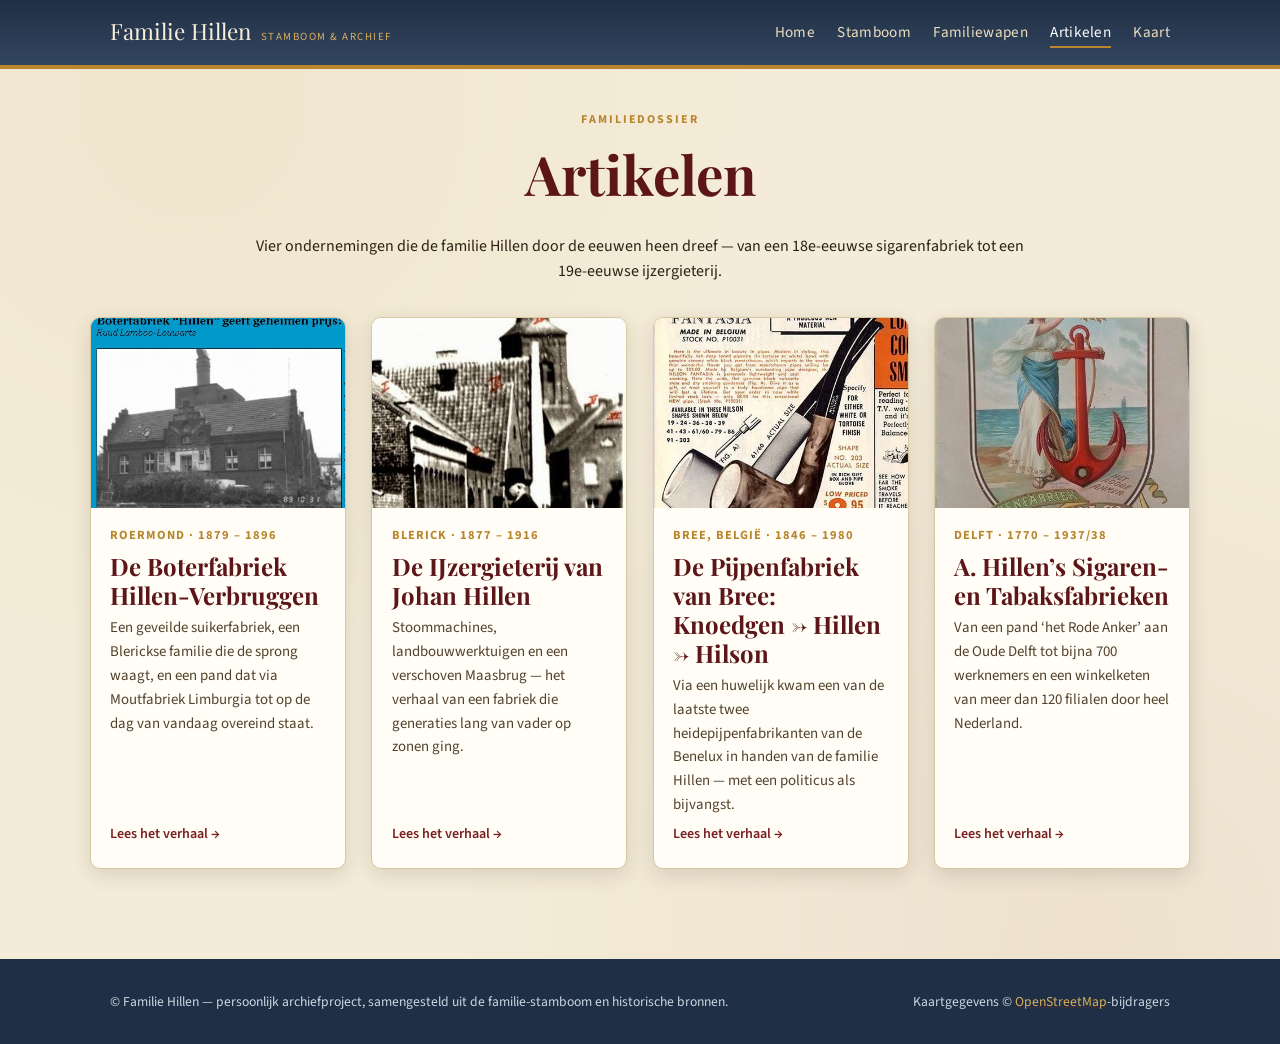
==== artikelen.html @ 1eaeea7c "Bouw statische familiewebsite: stamboom, artikelen, kaart en wapen-placeholder Genereert een interac" ====
<!DOCTYPE html>
<html lang="nl">
<head>
<meta charset="UTF-8">
<meta name="viewport" content="width=device-width, initial-scale=1.0">
<title>Artikelen · Familie Hillen</title>
<meta name="description" content="Vier historische familiebedrijven van de familie Hillen: boterfabriek, ijzergieterij, pijpenfabriek en sigarenfabriek.">
<link rel="preconnect" href="https://fonts.googleapis.com"><link rel="preconnect" href="https://fonts.gstatic.com" crossorigin><link href="https://fonts.googleapis.com/css2?family=Playfair+Display:wght@600;700;800&family=Source+Sans+3:wght@400;600;700&display=swap" rel="stylesheet">
<link rel="stylesheet" href="css/style.css">

</head>
<body>
<header class="site-header">
  <div class="container">
    <a class="brand" href="index.html">Familie Hillen <small>Stamboom &amp; archief</small></a>
    <nav class="main-nav">
      <ul>
        <li><a href="index.html">Home</a></li>
        <li><a href="stamboom.html">Stamboom</a></li>
        <li><a href="wapen.html">Familiewapen</a></li>
        <li><a href="artikelen.html" class="active">Artikelen</a></li>
        <li><a href="kaart.html">Kaart</a></li>
      </ul>
    </nav>
  </div>
</header>
<main>

<section class="section container">
  <div class="section-head">
    <p class="kicker">Familiedossier</p>
    <h1>Artikelen</h1>
    <p class="narrow" style="margin:0 auto;">Vier ondernemingen die de familie Hillen door de eeuwen heen
    dreef — van een 18e-eeuwse sigarenfabriek tot een 19e-eeuwse ijzergieterij.</p>
  </div>
  <div class="card-grid">
    
    <a class="article-card" href="artikelen/boterfabriek-roermond.html">
      <div class="thumb"><img src="assets/images/artikelen/boterfabriek_roermond/boterfabriek_roermond_p1_1.jpg" alt="De Boterfabriek Hillen-Verbruggen" loading="lazy"></div>
      <div class="body">
        <span class="era">Roermond · 1879 – 1896</span>
        <h3>De Boterfabriek Hillen-Verbruggen</h3>
        <p>Een geveilde suikerfabriek, een Blerickse familie die de sprong waagt, en een pand dat via Moutfabriek Limburgia tot op de dag van vandaag overeind staat.</p>
        <span class="go">Lees het verhaal &rarr;</span>
      </div>
    </a>
    <a class="article-card" href="artikelen/ijzergieterij-blerick.html">
      <div class="thumb"><img src="assets/images/artikelen/ijzergieterij_blerick/ijzergieterij_hillen_1_p1_1.jpg" alt="De IJzergieterij van Johan Hillen" loading="lazy"></div>
      <div class="body">
        <span class="era">Blerick · 1877 – 1916</span>
        <h3>De IJzergieterij van Johan Hillen</h3>
        <p>Stoommachines, landbouwwerktuigen en een verschoven Maasbrug — het verhaal van een fabriek die generaties lang van vader op zonen ging.</p>
        <span class="go">Lees het verhaal &rarr;</span>
      </div>
    </a>
    <a class="article-card" href="artikelen/pijpenfabriek-bree.html">
      <div class="thumb"><img src="assets/images/artikelen/pijpenfabriek_bree/pijpenfabriek_bree_2_p2_1.jpg" alt="De Pijpenfabriek van Bree: Knoedgen → Hillen → Hilson" loading="lazy"></div>
      <div class="body">
        <span class="era">Bree, België · 1846 – 1980</span>
        <h3>De Pijpenfabriek van Bree: Knoedgen → Hillen → Hilson</h3>
        <p>Via een huwelijk kwam een van de laatste twee heidepijpenfabrikanten van de Benelux in handen van de familie Hillen — met een politicus als bijvangst.</p>
        <span class="go">Lees het verhaal &rarr;</span>
      </div>
    </a>
    <a class="article-card" href="artikelen/sigarenfabriek-delft.html">
      <div class="thumb"><img src="assets/images/artikelen/sigarenfabriek_delft/sigarenfabriek_delft_p1_1.jpg" alt="A. Hillen’s Sigaren- en Tabaksfabrieken" loading="lazy"></div>
      <div class="body">
        <span class="era">Delft · 1770 – 1937/38</span>
        <h3>A. Hillen’s Sigaren- en Tabaksfabrieken</h3>
        <p>Van een pand ‘het Rode Anker’ aan de Oude Delft tot bijna 700 werknemers en een winkelketen van meer dan 120 filialen door heel Nederland.</p>
        <span class="go">Lees het verhaal &rarr;</span>
      </div>
    </a>
  </div>
</section>

</main>
<footer class="site-footer">
  <div class="container">
    <span>&copy; Familie Hillen — persoonlijk archiefproject, samengesteld uit de familie-stamboom en historische bronnen.</span>
    <span>Kaartgegevens &copy; <a href="https://www.openstreetmap.org/copyright" target="_blank" rel="noopener">OpenStreetMap</a>-bijdragers</span>
  </div>
</footer>

</body>
</html>
---- css/style.css ----
/* Familie Hillen — gedeelde stijl. Warme, "historisch archief"-uitstraling. */

:root {
  --parchment: #f4ecd8;
  --parchment-dark: #e9dfc4;
  --ink: #2b2115;
  --ink-soft: #52412c;
  --red: #7a1f22;
  --red-dark: #5c1618;
  --gold: #b8862f;
  --gold-light: #d9ae5c;
  --navy: #1f2f45;
  --navy-light: #33465f;
  --card-bg: #fffdf6;
  --border: #d8c7a0;
  --shadow: 0 6px 20px rgba(43, 33, 21, 0.14);
  --radius: 10px;
  --serif: "Playfair Display", Georgia, "Times New Roman", serif;
  --sans: "Source Sans 3", "Segoe UI", Arial, sans-serif;
}

* { box-sizing: border-box; }

html { scroll-behavior: smooth; }

body {
  margin: 0;
  background-color: var(--parchment);
  background-image:
    radial-gradient(circle at 15% 10%, rgba(184, 134, 47, 0.06), transparent 40%),
    radial-gradient(circle at 85% 90%, rgba(122, 31, 34, 0.05), transparent 45%);
  color: var(--ink);
  font-family: var(--sans);
  line-height: 1.6;
  -webkit-font-smoothing: antialiased;
}

h1, h2, h3, h4, .display {
  font-family: var(--serif);
  color: var(--red-dark);
  line-height: 1.2;
  margin: 0 0 0.5em;
}

h1 { font-size: clamp(2rem, 4vw + 1rem, 3.4rem); }
h2 { font-size: clamp(1.5rem, 2vw + 1rem, 2.2rem); }
h3 { font-size: clamp(1.15rem, 1vw + 1rem, 1.5rem); }

a { color: var(--red); text-decoration-color: rgba(122, 31, 34, 0.35); }
a:hover { color: var(--red-dark); }

p { margin: 0 0 1em; }

img { max-width: 100%; display: block; }

.container {
  max-width: 1100px;
  margin: 0 auto;
  padding: 0 1.25rem;
}

.narrow { max-width: 780px; }

/* Header / nav */
header.site-header {
  background: linear-gradient(180deg, var(--navy) 0%, var(--navy-light) 100%);
  color: #f4ecd8;
  border-bottom: 4px solid var(--gold);
}

.site-header .container {
  display: flex;
  align-items: center;
  justify-content: space-between;
  flex-wrap: wrap;
  gap: 0.75rem;
  padding-top: 0.9rem;
  padding-bottom: 0.9rem;
}

.brand {
  display: flex;
  align-items: baseline;
  gap: 0.6rem;
  font-family: var(--serif);
  font-size: 1.4rem;
  color: #f7efd9;
  text-decoration: none;
}

.brand small {
  font-family: var(--sans);
  font-size: 0.68rem;
  letter-spacing: 0.14em;
  text-transform: uppercase;
  color: var(--gold-light);
}

nav.main-nav ul {
  list-style: none;
  display: flex;
  gap: 1.4rem;
  margin: 0;
  padding: 0;
  flex-wrap: wrap;
}

nav.main-nav a {
  color: #ecdfc0;
  text-decoration: none;
  font-size: 0.95rem;
  letter-spacing: 0.02em;
  padding-bottom: 3px;
  border-bottom: 2px solid transparent;
}

nav.main-nav a:hover,
nav.main-nav a.active {
  color: #fff;
  border-bottom-color: var(--gold);
}

.nav-toggle { display: none; }

/* Hero */
.hero {
  padding: 3.4rem 0 3rem;
  text-align: center;
  border-bottom: 1px solid var(--border);
}

.hero .kicker {
  font-family: var(--sans);
  text-transform: uppercase;
  letter-spacing: 0.2em;
  font-size: 0.78rem;
  color: var(--gold);
  font-weight: 600;
}

.hero p.lede {
  max-width: 620px;
  margin: 0.9rem auto 0;
  font-size: 1.1rem;
  color: var(--ink-soft);
}

.hero-crest {
  width: 78px;
  height: 96px;
  margin: 0 auto 1.1rem;
}

/* Section teasers on the homepage */
.teaser-grid {
  display: grid;
  grid-template-columns: repeat(auto-fit, minmax(220px, 1fr));
  gap: 1.4rem;
  margin: 2.4rem 0;
}

.teaser-card {
  background: var(--card-bg);
  border: 1px solid var(--border);
  border-radius: var(--radius);
  box-shadow: var(--shadow);
  padding: 1.6rem 1.4rem;
  text-decoration: none;
  color: var(--ink);
  display: flex;
  flex-direction: column;
  gap: 0.5rem;
  transition: transform 0.15s ease, box-shadow 0.15s ease;
}

.teaser-card:hover {
  transform: translateY(-3px);
  box-shadow: 0 10px 26px rgba(43, 33, 21, 0.2);
}

.teaser-card .icon { font-size: 1.8rem; }
.teaser-card h3 { margin-bottom: 0.2rem; }
.teaser-card p { color: var(--ink-soft); font-size: 0.95rem; margin: 0; }
.teaser-card .go { margin-top: auto; color: var(--red); font-weight: 600; font-size: 0.9rem; }

/* Generic content sections */
.section { padding: 2.6rem 0; }
.section.alt { background: var(--parchment-dark); }
.section-head { text-align: center; margin-bottom: 2rem; }
.section-head .kicker {
  text-transform: uppercase;
  letter-spacing: 0.16em;
  font-size: 0.75rem;
  color: var(--gold);
  font-weight: 700;
}

/* Cards used on the articles overview */
.card-grid {
  display: grid;
  grid-template-columns: repeat(auto-fit, minmax(250px, 1fr));
  gap: 1.6rem;
}

.article-card {
  background: var(--card-bg);
  border: 1px solid var(--border);
  border-radius: var(--radius);
  overflow: hidden;
  box-shadow: var(--shadow);
  text-decoration: none;
  color: var(--ink);
  display: flex;
  flex-direction: column;
}

.article-card .thumb {
  aspect-ratio: 4 / 3;
  overflow: hidden;
  background: var(--parchment-dark);
}

.article-card .thumb img { width: 100%; height: 100%; object-fit: cover; }

.article-card .body { padding: 1.1rem 1.2rem 1.4rem; display: flex; flex-direction: column; gap: 0.4rem; flex: 1; }
.article-card .era { font-size: 0.78rem; text-transform: uppercase; letter-spacing: 0.08em; color: var(--gold); font-weight: 700; }
.article-card h3 { margin: 0; }
.article-card p { color: var(--ink-soft); font-size: 0.93rem; margin: 0; }
.article-card .go { margin-top: auto; color: var(--red); font-weight: 600; font-size: 0.88rem; }

/* Article detail page */
.article-hero {
  position: relative;
  border-bottom: 4px solid var(--gold);
}
.article-hero img { width: 100%; max-height: 420px; object-fit: cover; }
.article-hero .caption {
  font-size: 0.8rem;
  color: var(--ink-soft);
  background: var(--parchment-dark);
  padding: 0.5rem 1rem;
  border-top: 1px solid var(--border);
}

.article-head { padding: 2rem 0 0.4rem; text-align: center; }
.article-head .era { color: var(--gold); text-transform: uppercase; letter-spacing: 0.14em; font-size: 0.78rem; font-weight: 700; }
.article-head h1 { margin: 0.4rem 0 0.3rem; }
.article-head .sub { color: var(--ink-soft); font-size: 1.05rem; }

.article-layout {
  display: grid;
  grid-template-columns: 240px 1fr;
  gap: 2.4rem;
  align-items: start;
  padding: 1.6rem 0 3rem;
}

@media (max-width: 780px) {
  .article-layout { grid-template-columns: 1fr; }
}

.facts-box {
  background: var(--card-bg);
  border: 1px solid var(--border);
  border-left: 5px solid var(--red);
  border-radius: var(--radius);
  padding: 1.2rem 1.3rem;
  position: sticky;
  top: 1rem;
  box-shadow: var(--shadow);
}
.facts-box dt {
  font-size: 0.72rem;
  text-transform: uppercase;
  letter-spacing: 0.1em;
  color: var(--gold);
  font-weight: 700;
  margin-top: 0.9rem;
}
.facts-box dt:first-child { margin-top: 0; }
.facts-box dd { margin: 0.2rem 0 0; font-size: 0.92rem; color: var(--ink); }

.article-body h2 {
  margin-top: 2.1rem;
  border-bottom: 1px solid var(--border);
  padding-bottom: 0.35rem;
}
.article-body figure { margin: 1.6rem 0; }
.article-body figure img { border: 1px solid var(--border); border-radius: 6px; box-shadow: var(--shadow); }
.article-body figcaption { font-size: 0.83rem; color: var(--ink-soft); margin-top: 0.4rem; font-style: italic; }

.sources {
  margin-top: 2.4rem;
  padding-top: 1.2rem;
  border-top: 1px solid var(--border);
  font-size: 0.82rem;
  color: var(--ink-soft);
}
.sources h4 { font-family: var(--sans); font-size: 0.78rem; text-transform: uppercase; letter-spacing: 0.1em; color: var(--gold); margin-bottom: 0.5rem; }
.sources ul { padding-left: 1.1rem; margin: 0; }
.sources li { margin-bottom: 0.25rem; }

/* Stamboom page */
#tree-wrap {
  border: 1px solid var(--border);
  border-radius: var(--radius);
  background: var(--card-bg);
  box-shadow: var(--shadow);
  overflow: hidden;
  position: relative;
}
#tree-svg { width: 100%; height: 70vh; min-height: 480px; display: block; cursor: grab; }
#tree-svg:active { cursor: grabbing; }

.tree-toolbar {
  display: flex;
  gap: 0.8rem;
  flex-wrap: wrap;
  align-items: center;
  margin-bottom: 1rem;
}

.tree-toolbar input[type="search"] {
  flex: 1;
  min-width: 200px;
  padding: 0.55rem 0.8rem;
  border: 1px solid var(--border);
  border-radius: 6px;
  font-size: 0.95rem;
  background: var(--card-bg);
}

.tree-toolbar button, .btn {
  padding: 0.55rem 1rem;
  border: 1px solid var(--red);
  background: var(--red);
  color: #fff;
  border-radius: 6px;
  cursor: pointer;
  font-size: 0.9rem;
}
.tree-toolbar button.secondary, .btn.secondary {
  background: transparent;
  color: var(--red);
}

#search-results {
  position: absolute;
  z-index: 5;
  background: var(--card-bg);
  border: 1px solid var(--border);
  border-radius: 6px;
  box-shadow: var(--shadow);
  max-height: 240px;
  overflow-y: auto;
  width: min(360px, 90vw);
  display: none;
}
#search-results div {
  padding: 0.5rem 0.8rem;
  cursor: pointer;
  font-size: 0.9rem;
  border-bottom: 1px solid var(--parchment-dark);
}
#search-results div:hover { background: var(--parchment-dark); }

.tree-node circle {
  fill: var(--card-bg);
  stroke: var(--red);
  stroke-width: 2px;
}
.tree-node.has-children circle { fill: var(--gold-light); }
.tree-node text {
  font-family: var(--sans);
  font-size: 12px;
  fill: var(--ink);
}
.tree-link {
  fill: none;
  stroke: var(--border);
  stroke-width: 1.6px;
}

#detail-panel {
  margin-top: 1.4rem;
  background: var(--card-bg);
  border: 1px solid var(--border);
  border-left: 5px solid var(--gold);
  border-radius: var(--radius);
  padding: 1.2rem 1.4rem;
  box-shadow: var(--shadow);
  display: none;
}
#detail-panel.active { display: block; }
#detail-panel h3 { margin-bottom: 0.2rem; }
#detail-panel .years { color: var(--gold); font-weight: 600; margin-bottom: 0.5rem; }
#detail-panel .occ { font-style: italic; color: var(--ink-soft); margin-bottom: 0.6rem; }

.view-toggle { display: flex; gap: 0.5rem; margin-bottom: 1.2rem; }
.view-toggle button {
  padding: 0.45rem 0.9rem;
  border: 1px solid var(--border);
  background: var(--card-bg);
  border-radius: 6px;
  cursor: pointer;
  font-size: 0.88rem;
}
.view-toggle button.active { background: var(--navy); color: #fff; border-color: var(--navy); }

#list-view { display: none; }
#list-view.active { display: block; }
#tree-view.hidden { display: none; }

.alpha-list { columns: 3; column-gap: 2rem; }
@media (max-width: 700px) { .alpha-list { columns: 1; } }
.alpha-list .letter-group { break-inside: avoid; margin-bottom: 1.2rem; }
.alpha-list h4 { color: var(--gold); border-bottom: 1px solid var(--border); font-family: var(--sans); font-size: 0.9rem; text-transform: uppercase; letter-spacing: 0.08em; }
.alpha-list ul { list-style: none; padding: 0; margin: 0; }
.alpha-list li { padding: 0.15rem 0; font-size: 0.92rem; cursor: pointer; }
.alpha-list li:hover { color: var(--red); }
.alpha-list li .yrs { color: var(--ink-soft); font-size: 0.82rem; }

/* Familiewapen */
.wapen-shell { display: flex; flex-direction: column; align-items: center; gap: 1.6rem; text-align: center; }
.shield-placeholder { width: 220px; }
.howto-box {
  background: var(--card-bg);
  border: 1px dashed var(--gold);
  border-radius: var(--radius);
  padding: 1.4rem 1.6rem;
  text-align: left;
  max-width: 560px;
}
.howto-box h3 { margin-top: 0; }
.howto-box code { background: var(--parchment-dark); padding: 0.1rem 0.4rem; border-radius: 4px; font-size: 0.85rem; }

/* Kaart */
#map { height: 68vh; min-height: 480px; border-radius: var(--radius); border: 1px solid var(--border); box-shadow: var(--shadow); }
.leaflet-popup-content h4 { margin: 0 0 0.3rem; font-family: var(--serif); color: var(--red-dark); }
.leaflet-popup-content ul { margin: 0.3rem 0 0; padding-left: 1.1rem; font-size: 0.86rem; }
.map-legend { font-size: 0.85rem; color: var(--ink-soft); margin-top: 0.8rem; }

/* Footer */
footer.site-footer {
  background: var(--navy);
  color: #cdd6e1;
  padding: 2rem 0;
  margin-top: 3rem;
  font-size: 0.85rem;
}
footer.site-footer a { color: var(--gold-light); }
footer.site-footer .container { display: flex; justify-content: space-between; flex-wrap: wrap; gap: 0.8rem; }

@media (max-width: 640px) {
  nav.main-nav ul { gap: 0.9rem; justify-content: center; width: 100%; }
  .site-header .container { flex-direction: column; align-items: flex-start; }
}
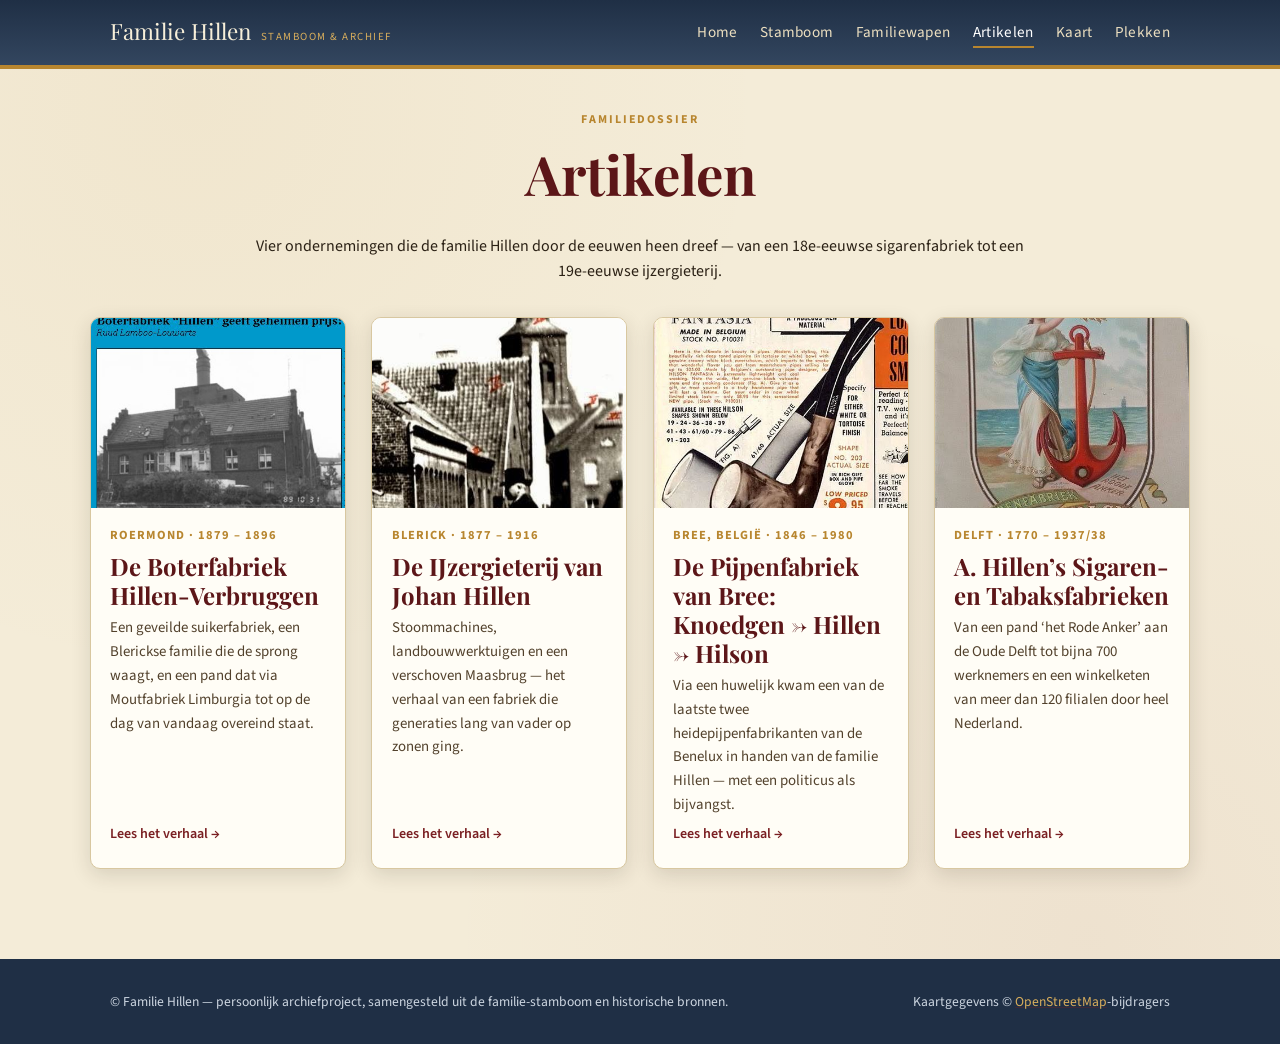
==== commit e737f992: "Nieuwe pagina 'Plekken' met kastelen, en Johanna Hillen/Merwijck bevestigd Nieuw tabblad 'Plekken' (" ====
--- a/artikelen.html
+++ b/artikelen.html
@@ -13,13 +13,17 @@
 <header class="site-header">
   <div class="container">
     <a class="brand" href="index.html">Familie Hillen <small>Stamboom &amp; archief</small></a>
-    <nav class="main-nav">
+    <button class="nav-toggle" id="nav-toggle" type="button" aria-label="Menu">
+      <span></span><span></span><span></span>
+    </button>
+    <nav class="main-nav" id="main-nav">
       <ul>
         <li><a href="index.html">Home</a></li>
         <li><a href="stamboom.html">Stamboom</a></li>
         <li><a href="wapen.html">Familiewapen</a></li>
         <li><a href="artikelen.html" class="active">Artikelen</a></li>
         <li><a href="kaart.html">Kaart</a></li>
+        <li><a href="plekken.html">Plekken</a></li>
       </ul>
     </nav>
   </div>
@@ -81,6 +85,11 @@
     <span>Kaartgegevens &copy; <a href="https://www.openstreetmap.org/copyright" target="_blank" rel="noopener">OpenStreetMap</a>-bijdragers</span>
   </div>
 </footer>
-
+<script>
+document.getElementById('nav-toggle').addEventListener('click', function() {
+  this.classList.toggle('open');
+  document.getElementById('main-nav').classList.toggle('open');
+});
+</script>
 </body>
 </html>
--- a/css/style.css
+++ b/css/style.css
@@ -232,8 +232,11 @@
 .article-hero {
   position: relative;
   border-bottom: 4px solid var(--gold);
-}
-.article-hero img { width: 100%; max-height: 420px; object-fit: cover; }
+  background: var(--parchment-dark);
+  display: flex;
+  justify-content: center;
+}
+.article-hero img { width: auto; height: auto; max-width: 100%; max-height: 420px; object-fit: contain; }
 .article-hero .caption {
   font-size: 0.8rem;
   color: var(--ink-soft);
@@ -309,7 +312,7 @@
   overflow: hidden;
   position: relative;
 }
-#tree-svg { width: 100%; height: 70vh; min-height: 480px; display: block; cursor: grab; }
+#tree-svg { width: 100%; height: 75vh; min-height: 520px; display: block; cursor: grab; }
 #tree-svg:active { cursor: grabbing; }
 
 .tree-toolbar {
@@ -320,9 +323,14 @@
   margin-bottom: 1rem;
 }
 
-.tree-toolbar input[type="search"] {
+.search-box {
+  position: relative;
   flex: 1;
-  min-width: 200px;
+  min-width: 240px;
+}
+
+.search-box input[type="search"] {
+  width: 100%;
   padding: 0.55rem 0.8rem;
   border: 1px solid var(--border);
   border-radius: 6px;
@@ -343,17 +351,29 @@
   background: transparent;
   color: var(--red);
 }
+.tree-toolbar button.secondary.active {
+  background: var(--navy);
+  border-color: var(--navy);
+  color: #fff;
+}
+#my-line-btn {
+  background: var(--gold);
+  border-color: var(--gold);
+  color: #fff;
+}
 
 #search-results {
   position: absolute;
-  z-index: 5;
+  top: calc(100% + 4px);
+  left: 0;
+  width: 100%;
+  z-index: 50;
   background: var(--card-bg);
   border: 1px solid var(--border);
   border-radius: 6px;
-  box-shadow: var(--shadow);
-  max-height: 240px;
+  box-shadow: 0 8px 24px rgba(43, 33, 21, 0.2);
+  max-height: 280px;
   overflow-y: auto;
-  width: min(360px, 90vw);
   display: none;
 }
 #search-results div {
@@ -363,38 +383,279 @@
   border-bottom: 1px solid var(--parchment-dark);
 }
 #search-results div:hover { background: var(--parchment-dark); }
-
+#search-results .search-years {
+  color: var(--ink-soft);
+  font-size: 0.82rem;
+}
+#search-results .search-hint {
+  display: block;
+  font-size: 0.78rem;
+  color: var(--gold);
+  margin-top: 0.15rem;
+  line-height: 1.3;
+  white-space: nowrap;
+  overflow: hidden;
+  text-overflow: ellipsis;
+}
+
+/* Vertical tree — nodes */
 .tree-node circle {
   fill: var(--card-bg);
   stroke: var(--red);
-  stroke-width: 2px;
-}
-.tree-node.has-children circle { fill: var(--gold-light); }
-.tree-node text {
+  stroke-width: 2.5px;
+  cursor: pointer;
+  transition: fill 0.15s;
+}
+.tree-node.has-children circle {
+  fill: var(--gold-light);
+}
+.tree-node circle:hover {
+  fill: var(--red);
+  stroke: var(--red-dark);
+}
+.tree-node .node-name {
   font-family: var(--sans);
   font-size: 12px;
+  font-weight: 600;
   fill: var(--ink);
-}
+  cursor: pointer;
+  transition: fill 0.12s;
+}
+.tree-node .node-name:hover {
+  fill: var(--red);
+  text-decoration: underline;
+}
+.tree-node .node-years {
+  font-family: var(--sans);
+  font-size: 10px;
+  fill: var(--ink-soft);
+}
+.tree-node .node-toggle {
+  font-family: var(--sans);
+  font-size: 11px;
+  font-weight: 700;
+  fill: #fff;
+  cursor: pointer;
+  pointer-events: all;
+}
+
+/* Vertical tree — links (step connectors) */
 .tree-link {
   fill: none;
   stroke: var(--border);
-  stroke-width: 1.6px;
-}
-
+  stroke-width: 2.2px;
+}
+
+/* "Mijn tak" — Thijn's own direct line, root to self. Bold and unmistakable against the thin gray tree links. */
+.tree-node.my-line circle {
+  r: 9;
+  fill: var(--gold-light);
+  stroke: var(--gold);
+  stroke-width: 5px;
+}
+.tree-node.my-line .node-name {
+  fill: #8a5a00;
+  font-weight: 700;
+  font-size: 13px;
+}
+.tree-link.my-line {
+  stroke: var(--gold);
+  stroke-width: 6px;
+  stroke-linecap: round;
+}
+
+/* Highlighted node */
+.tree-node.highlighted circle {
+  stroke: var(--gold) !important;
+  stroke-width: 4px !important;
+  fill: var(--red) !important;
+  filter: drop-shadow(0 0 10px rgba(184, 134, 47, 0.9));
+  animation: pulse-node 1.5s ease-in-out infinite alternate;
+}
+@keyframes pulse-node {
+  0% { transform: scale(1); filter: drop-shadow(0 0 4px rgba(184, 134, 47, 0.7)); }
+  100% { transform: scale(1.35); filter: drop-shadow(0 0 14px rgba(184, 134, 47, 1)); }
+}
+.tree-node.highlighted .node-name {
+  font-weight: 800;
+  fill: var(--red-dark);
+}
+
+.search-spouse {
+  color: var(--gold);
+  font-size: 0.8rem;
+  font-style: italic;
+}
+
+.detail-banner {
+  padding: 0.75rem 0.9rem;
+  margin-bottom: 1rem;
+  border-radius: 6px;
+  font-size: 0.85rem;
+  line-height: 1.4;
+}
+.detail-banner.partner {
+  background: #fff8eb;
+  border: 1px solid var(--gold);
+  border-left: 4px solid var(--gold);
+  color: var(--ink);
+}
+.detail-banner.unlinked {
+  background: #fdf5f5;
+  border: 1px solid #d88;
+  border-left: 4px solid var(--red);
+  color: var(--ink);
+}
+.detail-link, .detail-child-link {
+  color: var(--red);
+  font-weight: 600;
+  cursor: pointer;
+  text-decoration: underline;
+  text-decoration-color: rgba(122, 31, 34, 0.3);
+}
+.detail-link:hover, .detail-child-link:hover {
+  color: var(--red-dark);
+}
+.btn-suggest {
+  display: inline-block;
+  margin-top: 0.5rem;
+  padding: 0.35rem 0.75rem;
+  background: var(--red);
+  color: #fff;
+  border: none;
+  border-radius: 4px;
+  font-size: 0.82rem;
+  cursor: pointer;
+  transition: background 0.15s;
+}
+.btn-suggest:hover {
+  background: var(--red-dark);
+}
+
+/* Slide-in detail panel */
 #detail-panel {
-  margin-top: 1.4rem;
-  background: var(--card-bg);
-  border: 1px solid var(--border);
+  position: fixed;
+  top: 0;
+  right: -420px;
+  width: 400px;
+  max-width: 90vw;
+  height: 100vh;
+  background: var(--card-bg);
   border-left: 5px solid var(--gold);
-  border-radius: var(--radius);
-  padding: 1.2rem 1.4rem;
-  box-shadow: var(--shadow);
-  display: none;
-}
-#detail-panel.active { display: block; }
-#detail-panel h3 { margin-bottom: 0.2rem; }
-#detail-panel .years { color: var(--gold); font-weight: 600; margin-bottom: 0.5rem; }
-#detail-panel .occ { font-style: italic; color: var(--ink-soft); margin-bottom: 0.6rem; }
+  box-shadow: -4px 0 24px rgba(43, 33, 21, 0.18);
+  z-index: 100;
+  overflow-y: auto;
+  padding: 0;
+  transition: right 0.35s cubic-bezier(0.4, 0, 0.2, 1);
+  display: block;
+}
+#detail-panel.active {
+  right: 0;
+}
+
+.detail-close {
+  position: absolute;
+  top: 1rem;
+  right: 1rem;
+  background: none;
+  border: none;
+  font-size: 1.6rem;
+  cursor: pointer;
+  color: var(--ink-soft);
+  line-height: 1;
+  z-index: 2;
+  padding: 0.2rem 0.5rem;
+  border-radius: 4px;
+}
+.detail-close:hover {
+  background: var(--parchment-dark);
+  color: var(--red);
+}
+
+.detail-header {
+  padding: 2rem 1.6rem 1.2rem;
+  border-bottom: 1px solid var(--border);
+  background: linear-gradient(180deg, var(--parchment-dark) 0%, var(--card-bg) 100%);
+}
+.detail-header.male {
+  border-top: 4px solid #3b6ea5;
+}
+.detail-header.female {
+  border-top: 4px solid #a53b6e;
+}
+.detail-sex {
+  font-size: 1.4rem;
+  display: block;
+  margin-bottom: 0.3rem;
+}
+.detail-header h3 {
+  font-family: var(--serif);
+  font-size: 1.4rem;
+  color: var(--red-dark);
+  margin: 0 0 0.2rem;
+}
+.detail-years {
+  color: var(--gold);
+  font-weight: 700;
+  font-size: 1rem;
+}
+
+.detail-body {
+  padding: 1.2rem 1.6rem 2rem;
+}
+
+.detail-field {
+  margin-bottom: 0.9rem;
+}
+.detail-label {
+  display: block;
+  font-size: 0.72rem;
+  text-transform: uppercase;
+  letter-spacing: 0.1em;
+  color: var(--gold);
+  font-weight: 700;
+  margin-bottom: 0.15rem;
+}
+.detail-field span:last-child {
+  font-size: 0.95rem;
+  color: var(--ink);
+}
+
+.detail-child-link {
+  color: var(--red);
+  cursor: pointer;
+  text-decoration: underline;
+  text-decoration-color: rgba(122, 31, 34, 0.3);
+}
+.detail-child-link:hover {
+  color: var(--red-dark);
+}
+
+.detail-note {
+  margin-top: 1rem;
+  padding: 0.8rem 1rem;
+  background: var(--parchment);
+  border-radius: 6px;
+  font-size: 0.9rem;
+  color: var(--ink-soft);
+  line-height: 1.5;
+  border-left: 3px solid var(--gold-light);
+}
+
+.detail-sources {
+  margin-top: 1.2rem;
+  padding-top: 0.8rem;
+  border-top: 1px solid var(--border);
+}
+.detail-sources ul {
+  padding-left: 1.1rem;
+  margin: 0.3rem 0 0;
+  font-size: 0.82rem;
+  color: var(--ink-soft);
+}
+.detail-sources li {
+  margin-bottom: 0.25rem;
+}
 
 .view-toggle { display: flex; gap: 0.5rem; margin-bottom: 1.2rem; }
 .view-toggle button {
@@ -421,8 +682,36 @@
 .alpha-list li .yrs { color: var(--ink-soft); font-size: 0.82rem; }
 
 /* Familiewapen */
-.wapen-shell { display: flex; flex-direction: column; align-items: center; gap: 1.6rem; text-align: center; }
+.wapen-shell { display: flex; flex-direction: column; align-items: center; gap: 1.6rem; text-align: center; margin-bottom: 2rem; }
+.wapen-shell .howto-box { width: 100%; max-width: 560px; }
 .shield-placeholder { width: 220px; }
+.wapen-hero {
+  max-width: 260px;
+  border: 1px solid var(--border);
+  border-radius: var(--radius);
+  background: var(--card-bg);
+  box-shadow: var(--shadow);
+  padding: 1rem;
+}
+.wapen-gallery {
+  display: grid;
+  grid-template-columns: repeat(auto-fit, minmax(180px, 1fr));
+  gap: 1.4rem;
+  margin: 0 auto 2rem;
+  max-width: 1000px;
+}
+.wapen-gallery figure { margin: 0; text-align: center; }
+.wapen-gallery img {
+  width: 100%;
+  height: 220px;
+  object-fit: contain;
+  background: var(--card-bg);
+  border: 1px solid var(--border);
+  border-radius: var(--radius);
+  box-shadow: var(--shadow);
+  padding: 0.6rem;
+}
+.wapen-gallery figcaption { font-size: 0.82rem; color: var(--ink-soft); margin-top: 0.5rem; font-style: italic; }
 .howto-box {
   background: var(--card-bg);
   border: 1px dashed var(--gold);
@@ -433,6 +722,29 @@
 }
 .howto-box h3 { margin-top: 0; }
 .howto-box code { background: var(--parchment-dark); padding: 0.1rem 0.4rem; border-radius: 4px; font-size: 0.85rem; }
+
+/* Plekken */
+.plek-card {
+  display: grid;
+  grid-template-columns: 280px 1fr;
+  gap: 1.6rem;
+  align-items: start;
+  background: var(--card-bg);
+  border: 1px solid var(--border);
+  border-radius: var(--radius);
+  box-shadow: var(--shadow);
+  padding: 1.4rem;
+  margin-bottom: 1.8rem;
+}
+.plek-card.no-image { grid-template-columns: 1fr; }
+.plek-card img { width: 100%; max-height: 220px; object-fit: cover; border-radius: 6px; border: 1px solid var(--border); }
+.plek-card h2 { margin: 0.2rem 0 0.5rem; }
+.plek-card .era { color: var(--gold); text-transform: uppercase; font-size: 0.78rem; letter-spacing: 0.08em; font-weight: 700; margin: 0; }
+.plek-card p { margin: 0 0 0.8rem; }
+.plek-card p:last-child { margin-bottom: 0; }
+@media (max-width: 700px) {
+  .plek-card { grid-template-columns: 1fr; }
+}
 
 /* Kaart */
 #map { height: 68vh; min-height: 480px; border-radius: var(--radius); border: 1px solid var(--border); box-shadow: var(--shadow); }
@@ -451,7 +763,202 @@
 footer.site-footer a { color: var(--gold-light); }
 footer.site-footer .container { display: flex; justify-content: space-between; flex-wrap: wrap; gap: 0.8rem; }
 
+/* ===== MOBILE RESPONSIVE ===== */
+
+/* Hamburger toggle — hidden on desktop */
+.nav-toggle {
+  display: none;
+  background: none;
+  border: none;
+  cursor: pointer;
+  padding: 0.4rem;
+  z-index: 20;
+}
+.nav-toggle span {
+  display: block;
+  width: 24px;
+  height: 2.5px;
+  background: var(--gold-light);
+  border-radius: 2px;
+  margin: 5px 0;
+  transition: transform 0.25s, opacity 0.2s;
+}
+.nav-toggle.open span:nth-child(1) { transform: translateY(7.5px) rotate(45deg); }
+.nav-toggle.open span:nth-child(2) { opacity: 0; }
+.nav-toggle.open span:nth-child(3) { transform: translateY(-7.5px) rotate(-45deg); }
+
 @media (max-width: 640px) {
-  nav.main-nav ul { gap: 0.9rem; justify-content: center; width: 100%; }
-  .site-header .container { flex-direction: column; align-items: flex-start; }
-}
+  /* Header & hamburger nav */
+  .nav-toggle { display: block; }
+
+  .site-header .container {
+    flex-wrap: wrap;
+    justify-content: space-between;
+    align-items: center;
+  }
+
+  nav.main-nav {
+    display: none;
+    width: 100%;
+    order: 3;
+  }
+  nav.main-nav.open {
+    display: block;
+  }
+  nav.main-nav ul {
+    flex-direction: column;
+    gap: 0;
+    width: 100%;
+  }
+  nav.main-nav li {
+    border-top: 1px solid rgba(255,255,255,0.08);
+  }
+  nav.main-nav a {
+    display: block;
+    padding: 0.7rem 0;
+    font-size: 1rem;
+  }
+
+  .brand { font-size: 1.15rem; }
+  .brand small { display: none; }
+
+  /* Section & content */
+  .section { padding: 1.4rem 0; }
+  .container { padding: 0 0.8rem; }
+  .section-head { margin-bottom: 1.2rem; }
+  .section-head h1 { font-size: 1.6rem; }
+  .section-head .narrow { font-size: 0.9rem; }
+
+  /* View toggle — full width */
+  .view-toggle {
+    width: 100%;
+  }
+  .view-toggle button {
+    flex: 1;
+    text-align: center;
+    padding: 0.55rem 0.5rem;
+    font-size: 0.82rem;
+  }
+
+  /* Tree toolbar — stacked */
+  .tree-toolbar {
+    flex-direction: column;
+    gap: 0.5rem;
+  }
+  .search-box {
+    width: 100%;
+    min-width: 0;
+  }
+  .search-box input[type="search"] {
+    font-size: 16px; /* prevents iOS zoom on focus */
+  }
+  .tree-toolbar button {
+    width: 100%;
+    text-align: center;
+  }
+  /* Search results dropdown */
+  #search-results {
+    width: 100%;
+    left: 0;
+  }
+
+  /* Tree SVG — shorter on mobile */
+  #tree-svg {
+    height: 55vh;
+    min-height: 320px;
+  }
+
+  /* Detail panel — bottom sheet on mobile */
+  #detail-panel {
+    position: fixed;
+    top: auto;
+    bottom: -100%;
+    left: 0;
+    right: auto;
+    width: 100%;
+    max-width: 100vw;
+    height: 70vh;
+    max-height: 70vh;
+    border-left: none;
+    border-top: 5px solid var(--gold);
+    border-radius: 16px 16px 0 0;
+    box-shadow: 0 -4px 24px rgba(43, 33, 21, 0.22);
+    transition: bottom 0.35s cubic-bezier(0.4, 0, 0.2, 1);
+  }
+  #detail-panel.active {
+    right: auto;
+    bottom: 0;
+  }
+
+  .detail-header {
+    padding: 1.4rem 1.2rem 1rem;
+  }
+  .detail-header h3 {
+    font-size: 1.2rem;
+  }
+  .detail-body {
+    padding: 1rem 1.2rem 1.6rem;
+  }
+  .detail-close {
+    top: 0.8rem;
+    right: 0.8rem;
+    font-size: 1.8rem;
+    padding: 0.4rem 0.6rem;
+  }
+
+  /* Alpha list — single column */
+  .alpha-list { columns: 1; }
+  .alpha-list li {
+    padding: 0.4rem 0;
+    font-size: 0.95rem;
+  }
+
+  /* Footer */
+  footer.site-footer .container {
+    flex-direction: column;
+    text-align: center;
+    gap: 0.4rem;
+  }
+  footer.site-footer { padding: 1.4rem 0; font-size: 0.8rem; }
+
+  /* Article layouts */
+  .article-layout { grid-template-columns: 1fr; gap: 1.2rem; }
+  .teaser-grid { grid-template-columns: 1fr; gap: 1rem; }
+  .card-grid { grid-template-columns: 1fr; gap: 1rem; }
+
+  /* Hero */
+  .hero { padding: 2rem 0 1.6rem; }
+}
+
+/* Tablet tweaks */
+@media (min-width: 641px) and (max-width: 900px) {
+  .alpha-list { columns: 2; }
+
+  #detail-panel {
+    width: 340px;
+  }
+
+  .search-box {
+    min-width: 160px;
+  }
+}
+
+/* Touch-friendly: larger tap targets on touch devices */
+@media (pointer: coarse) {
+  .tree-node circle {
+    r: 10;
+    stroke-width: 3px;
+  }
+  .tree-node .node-name {
+    font-size: 13px;
+  }
+  .alpha-list li {
+    padding: 0.45rem 0;
+  }
+  .view-toggle button {
+    padding: 0.6rem 0.9rem;
+  }
+  .tree-toolbar button {
+    padding: 0.6rem 1rem;
+  }
+}
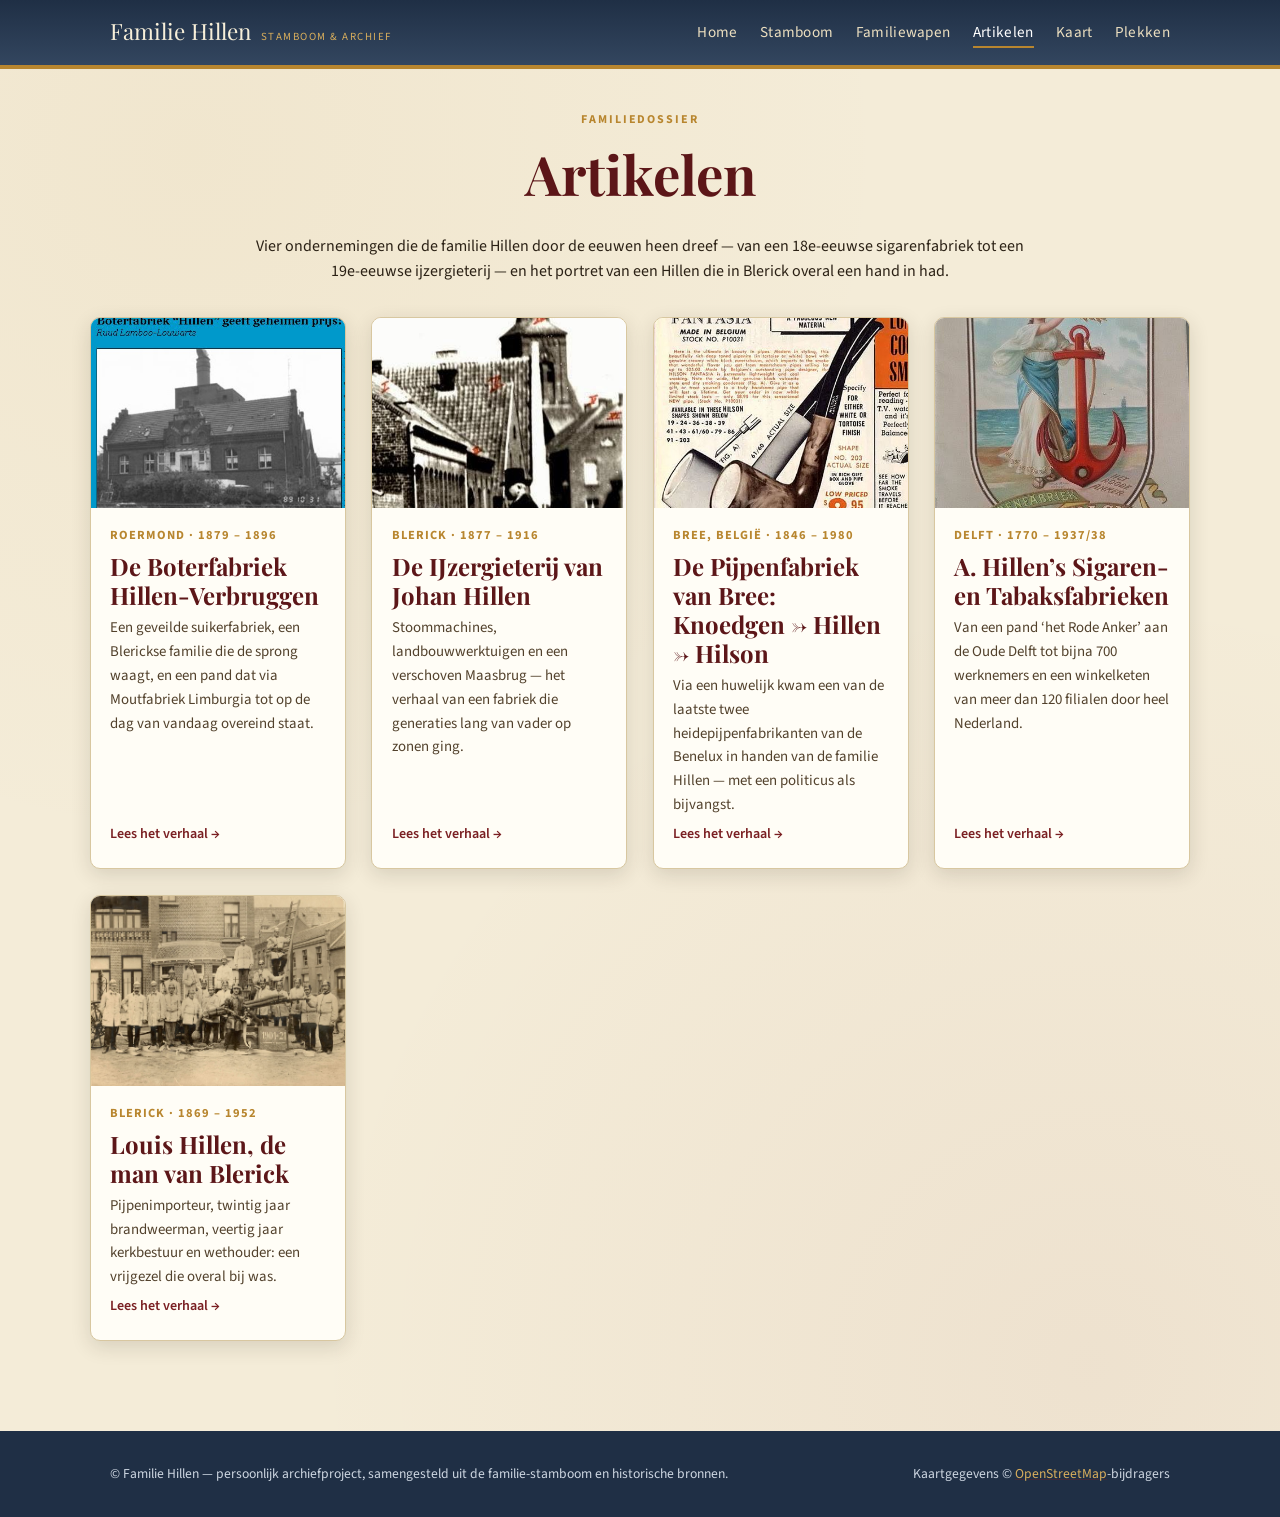
==== commit e01fbe44: "Artikel over Louis Hillen (Blerick) en foto's Klein Paarlo en Haus Sülz rond 1900 Co-Authored-By: Cl" ====
--- a/artikelen.html
+++ b/artikelen.html
@@ -35,7 +35,8 @@
     <p class="kicker">Familiedossier</p>
     <h1>Artikelen</h1>
     <p class="narrow" style="margin:0 auto;">Vier ondernemingen die de familie Hillen door de eeuwen heen
-    dreef — van een 18e-eeuwse sigarenfabriek tot een 19e-eeuwse ijzergieterij.</p>
+    dreef — van een 18e-eeuwse sigarenfabriek tot een 19e-eeuwse ijzergieterij — en het portret van een
+    Hillen die in Blerick overal een hand in had.</p>
   </div>
   <div class="card-grid">
     
@@ -75,6 +76,15 @@
         <span class="go">Lees het verhaal &rarr;</span>
       </div>
     </a>
+    <a class="article-card" href="artikelen/louis-hillen-blerick.html">
+      <div class="thumb"><img src="assets/images/fotos/brandweerlouishillen.jpg" alt="De vrijwillige brandweer van Blerick, 1901–1921" loading="lazy"></div>
+      <div class="body">
+        <span class="era">Blerick · 1869 – 1952</span>
+        <h3>Louis Hillen, de man van Blerick</h3>
+        <p>Pijpenimporteur, twintig jaar brandweerman, veertig jaar kerkbestuur en wethouder: een vrijgezel die overal bij was.</p>
+        <span class="go">Lees het verhaal &rarr;</span>
+      </div>
+    </a>
   </div>
 </section>
 
--- a/css/style.css
+++ b/css/style.css
@@ -362,6 +362,27 @@
   color: #fff;
 }
 
+.depth-controls {
+  display: flex;
+  align-items: center;
+  gap: 0.35rem;
+  background: var(--card-bg);
+  border: 1px solid var(--border);
+  border-radius: 6px;
+  padding: 0.3rem 0.5rem;
+}
+.depth-label { font-size: 0.82rem; color: var(--ink-soft); margin-right: 0.1rem; }
+.depth-btn {
+  padding: 0.35rem 0.6rem;
+  border: 1px solid var(--border);
+  background: transparent;
+  color: var(--ink);
+  border-radius: 5px;
+  cursor: pointer;
+  font-size: 0.85rem;
+}
+.depth-btn.active { background: var(--navy); border-color: var(--navy); color: #fff; }
+
 #search-results {
   position: absolute;
   top: calc(100% + 4px);
@@ -657,7 +678,8 @@
   margin-bottom: 0.25rem;
 }
 
-.view-toggle { display: flex; gap: 0.5rem; margin-bottom: 1.2rem; }
+.view-toggle-row { display: flex; justify-content: space-between; align-items: center; flex-wrap: wrap; gap: 0.8rem; margin-bottom: 1.2rem; }
+.view-toggle { display: flex; gap: 0.5rem; }
 .view-toggle button {
   padding: 0.45rem 0.9rem;
   border: 1px solid var(--border);
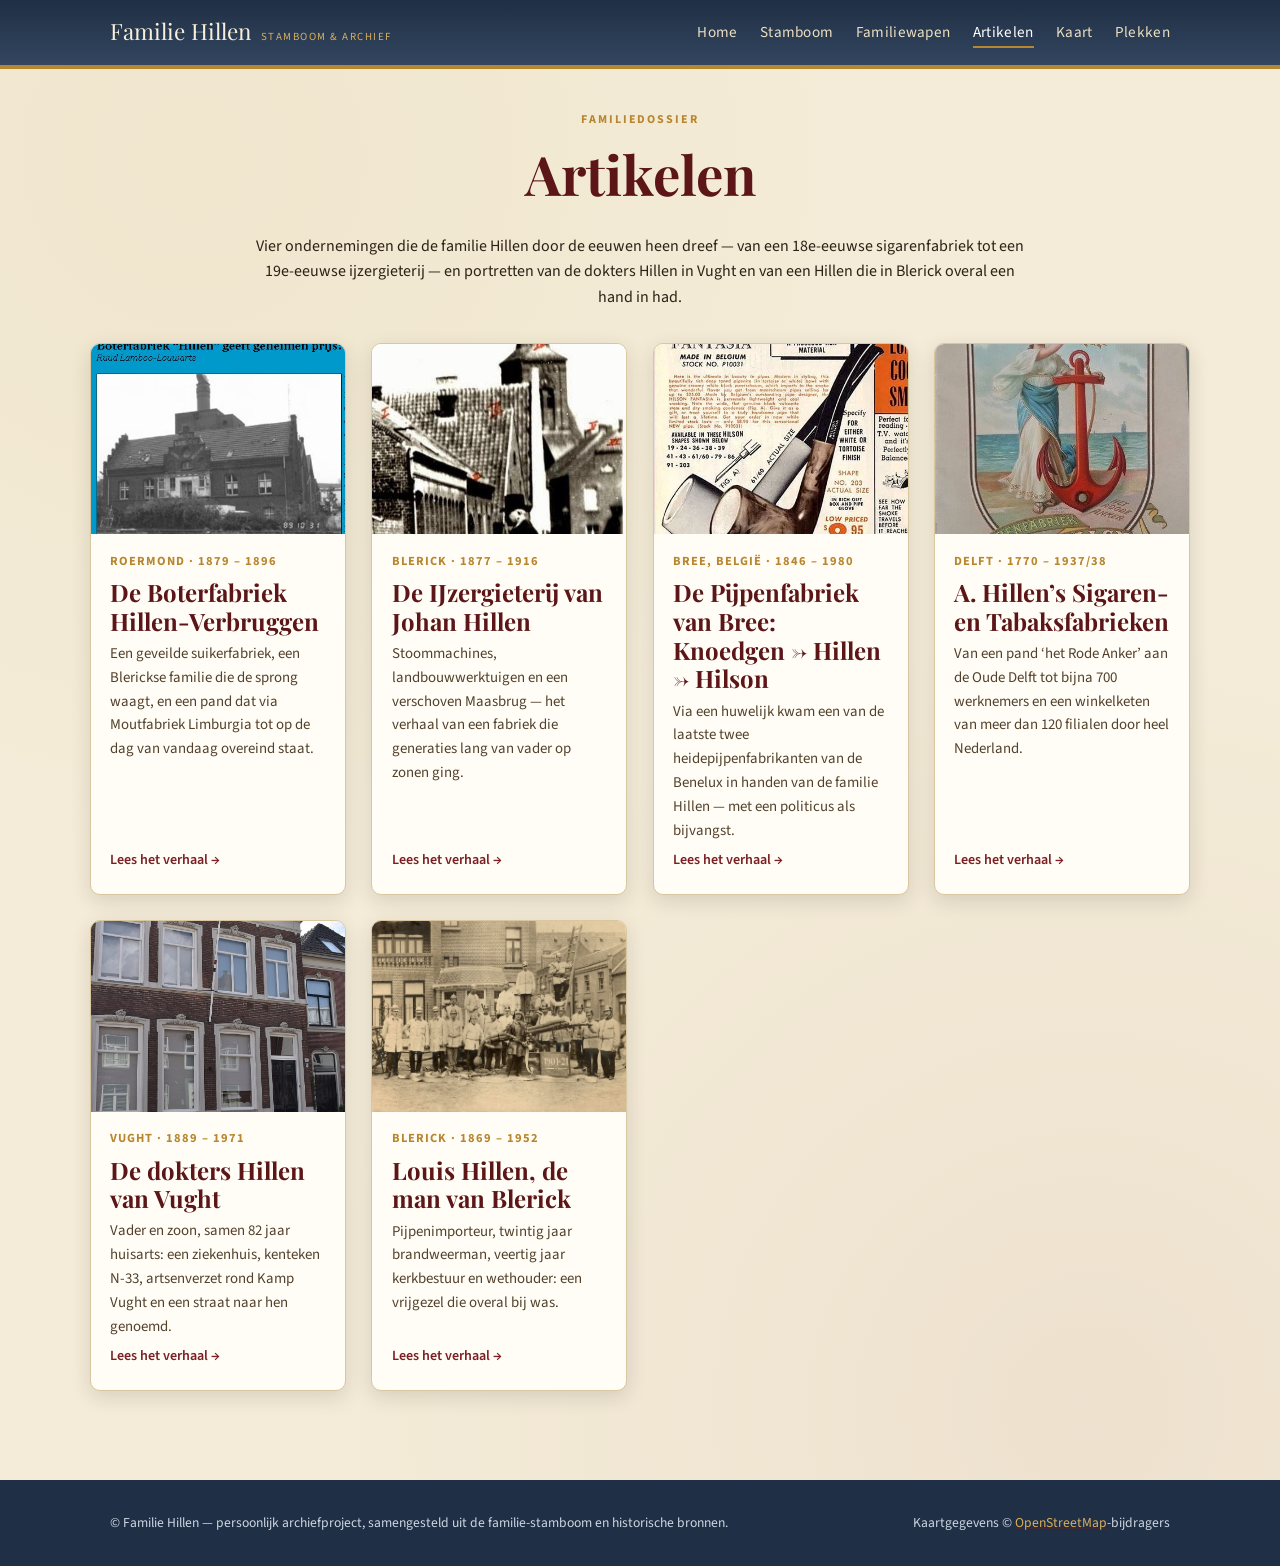
==== commit 56085d04: "Artikel dokters Hillen, straten met de naam Hillen, zegels in Duitse archieven - Nieuw artikel 'De d" ====
--- a/artikelen.html
+++ b/artikelen.html
@@ -35,8 +35,8 @@
     <p class="kicker">Familiedossier</p>
     <h1>Artikelen</h1>
     <p class="narrow" style="margin:0 auto;">Vier ondernemingen die de familie Hillen door de eeuwen heen
-    dreef — van een 18e-eeuwse sigarenfabriek tot een 19e-eeuwse ijzergieterij — en het portret van een
-    Hillen die in Blerick overal een hand in had.</p>
+    dreef — van een 18e-eeuwse sigarenfabriek tot een 19e-eeuwse ijzergieterij — en portretten van de
+    dokters Hillen in Vught en van een Hillen die in Blerick overal een hand in had.</p>
   </div>
   <div class="card-grid">
     
@@ -76,6 +76,15 @@
         <span class="go">Lees het verhaal &rarr;</span>
       </div>
     </a>
+    <a class="article-card" href="artikelen/dokters-hillen-vught.html">
+      <div class="thumb"><img src="assets/images/fotos/vught_taalstraat181.jpg" alt="Taalstraat 181 in Vught" loading="lazy"></div>
+      <div class="body">
+        <span class="era">Vught · 1889 – 1971</span>
+        <h3>De dokters Hillen van Vught</h3>
+        <p>Vader en zoon, samen 82 jaar huisarts: een ziekenhuis, kenteken N-33, artsenverzet rond Kamp Vught en een straat naar hen genoemd.</p>
+        <span class="go">Lees het verhaal &rarr;</span>
+      </div>
+    </a>
     <a class="article-card" href="artikelen/louis-hillen-blerick.html">
       <div class="thumb"><img src="assets/images/fotos/brandweerlouishillen.jpg" alt="De vrijwillige brandweer van Blerick, 1901–1921" loading="lazy"></div>
       <div class="body">
@@ -101,5 +110,6 @@
   document.getElementById('main-nav').classList.toggle('open');
 });
 </script>
+<script src="../js/lightbox.js"></script>
 </body>
 </html>
--- a/css/style.css
+++ b/css/style.css
@@ -767,6 +767,48 @@
 @media (max-width: 700px) {
   .plek-card { grid-template-columns: 1fr; }
 }
+.plek-card .bron { font-size: 0.82rem; color: var(--ink-soft); }
+.plek-card figure { margin: 0 0 0.8rem; }
+.plek-card figcaption { font-size: 0.8rem; color: var(--ink-soft); margin-top: 0.2rem; }
+
+/* Plekken: mapjes per tak */
+.plek-folder {
+  border: 1px solid var(--border);
+  border-radius: var(--radius);
+  background: var(--parchment-dark);
+  margin-bottom: 1.2rem;
+}
+.plek-folder > summary {
+  list-style: none;
+  cursor: pointer;
+  padding: 1rem 1.3rem;
+  display: flex;
+  align-items: baseline;
+  gap: 0.8rem;
+  flex-wrap: wrap;
+}
+.plek-folder > summary::-webkit-details-marker { display: none; }
+.plek-folder > summary::before {
+  content: "📁";
+  font-size: 1.3rem;
+}
+.plek-folder[open] > summary::before { content: "📂"; }
+.plek-folder > summary h2 { margin: 0; font-size: 1.35rem; }
+.plek-folder > summary .folder-sub { color: var(--ink-soft); font-size: 0.92rem; }
+.plek-folder > summary .folder-count {
+  margin-left: auto;
+  color: var(--gold);
+  font-weight: 700;
+  font-size: 0.85rem;
+  text-transform: uppercase;
+  letter-spacing: 0.06em;
+}
+.plek-folder .folder-body { padding: 0 1.3rem 0.4rem; }
+.plek-folder .plek-card h2 { font-size: 1.25rem; }
+
+/* Archiefbewijs (screenshots van archiefbeschrijvingen) */
+.archief-shots { display: grid; gap: 0.9rem; margin: 0.4rem 0 0.8rem; }
+.archief-shots img { max-height: none !important; object-fit: contain !important; background: #fff; }
 
 /* Kaart */
 #map { height: 68vh; min-height: 480px; border-radius: var(--radius); border: 1px solid var(--border); box-shadow: var(--shadow); }
@@ -984,3 +1026,44 @@
     padding: 0.6rem 1rem;
   }
 }
+
+/* Lightbox: foto's op volledige grootte */
+img.zoomable { cursor: zoom-in; }
+img.zoomable:focus-visible { outline: 3px solid var(--gold); outline-offset: 2px; }
+.lightbox {
+  position: fixed;
+  inset: 0;
+  z-index: 2000;
+  background: rgba(20, 16, 10, 0.92);
+  display: flex;
+  align-items: center;
+  justify-content: center;
+  padding: 2.5rem 1rem 1rem;
+  cursor: zoom-out;
+}
+.lightbox[hidden] { display: none; }
+.lightbox figure { margin: 0; max-width: 100%; max-height: 100%; display: flex; flex-direction: column; align-items: center; }
+.lightbox img {
+  max-width: 96vw;
+  max-height: calc(100vh - 7rem);
+  width: auto;
+  height: auto;
+  object-fit: contain;
+  background: #fff;
+  border-radius: 4px;
+  box-shadow: 0 10px 40px rgba(0, 0, 0, 0.5);
+  cursor: default;
+}
+.lightbox figcaption { color: #f3ead6; font-size: 0.9rem; margin-top: 0.7rem; max-width: 60rem; text-align: center; }
+.lightbox-close {
+  position: absolute;
+  top: 0.6rem;
+  right: 1rem;
+  background: none;
+  border: 0;
+  color: #fff;
+  font-size: 2.4rem;
+  line-height: 1;
+  cursor: pointer;
+}
+body.lightbox-open { overflow: hidden; }
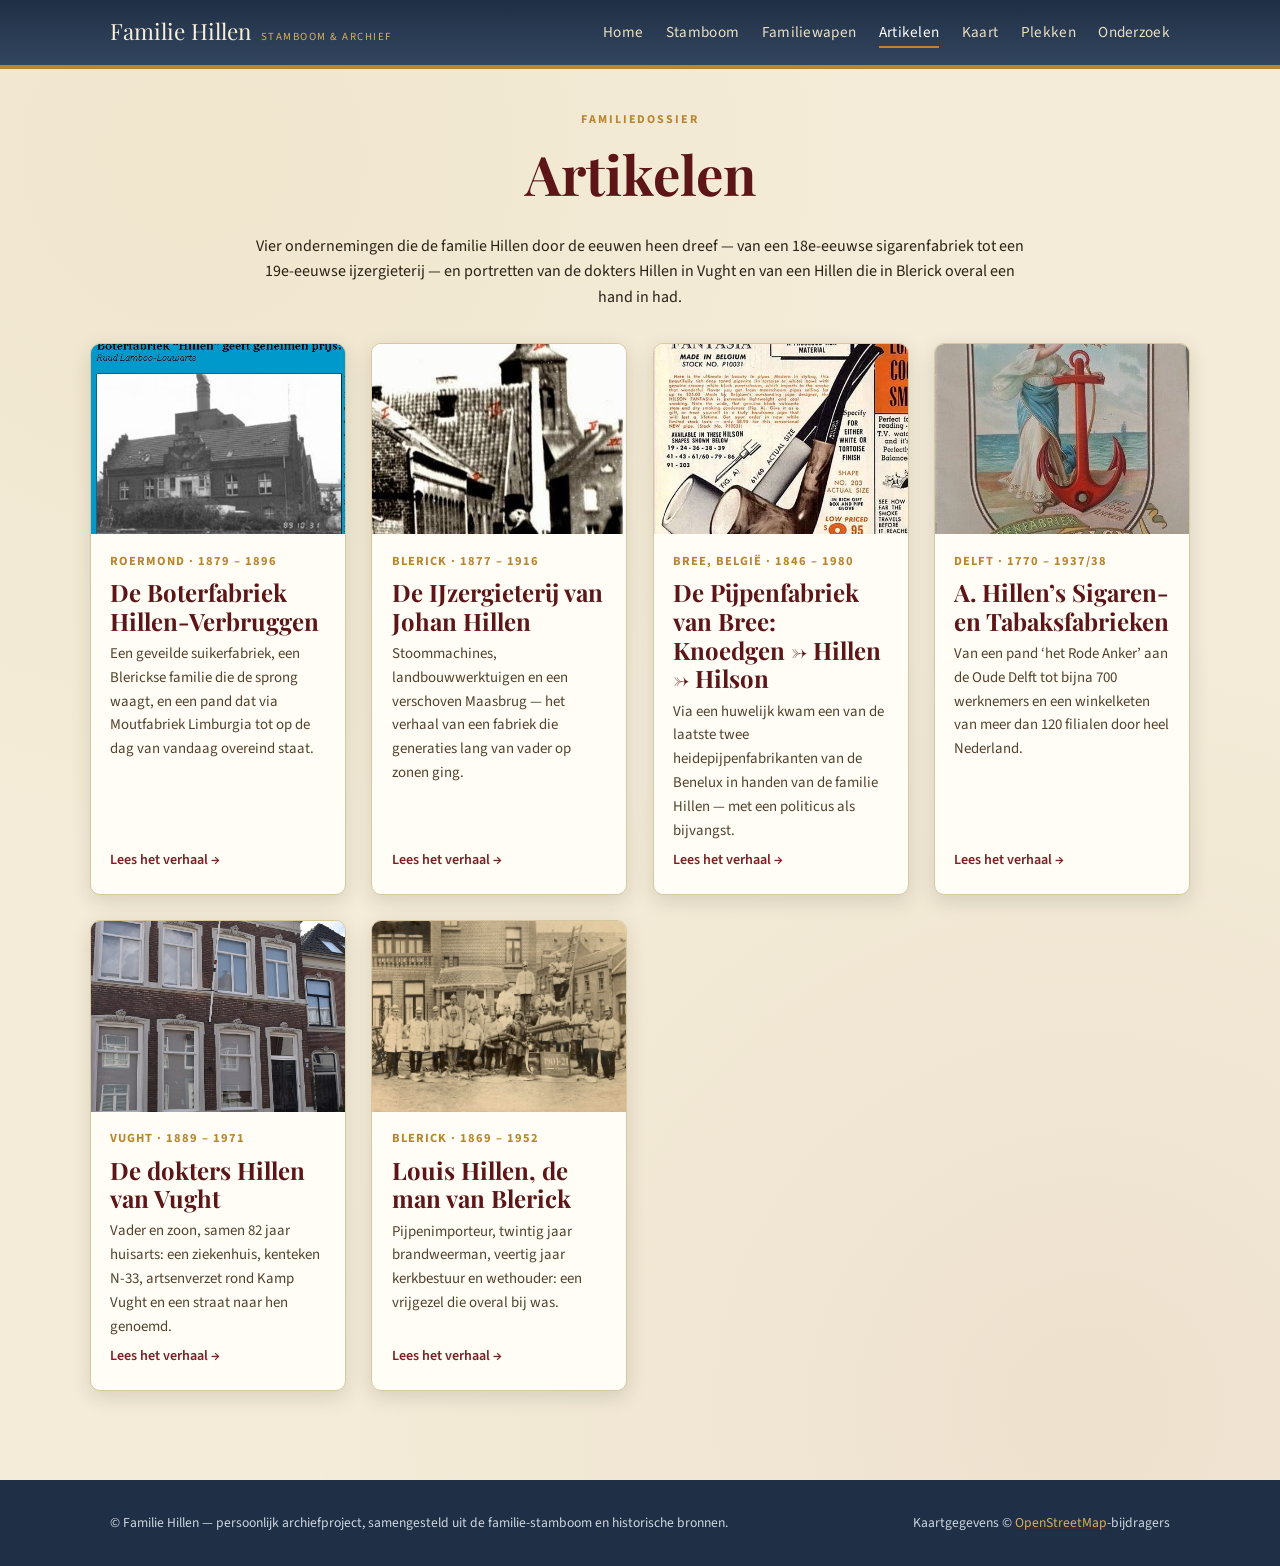
==== commit 8da2ef56: "Add research page link to navigation menu on all pages" ====
--- a/artikelen.html
+++ b/artikelen.html
@@ -24,6 +24,7 @@
         <li><a href="artikelen.html" class="active">Artikelen</a></li>
         <li><a href="kaart.html">Kaart</a></li>
         <li><a href="plekken.html">Plekken</a></li>
+        <li><a href="onderzoek.html">Onderzoek</a></li>
       </ul>
     </nav>
   </div>
--- a/css/style.css
+++ b/css/style.css
@@ -807,8 +807,8 @@
 .plek-folder .plek-card h2 { font-size: 1.25rem; }
 
 /* Archiefbewijs (screenshots van archiefbeschrijvingen) */
-.archief-shots { display: grid; gap: 0.9rem; margin: 0.4rem 0 0.8rem; }
-.archief-shots img { max-height: none !important; object-fit: contain !important; background: #fff; }
+.archief-shots { display: grid; grid-template-columns: repeat(auto-fill, minmax(190px, 1fr)); gap: 0.9rem; margin: 0.4rem 0 0.8rem; align-items: start; }
+.archief-shots img { max-height: 190px !important; object-fit: contain !important; background: #fff; cursor: zoom-in; }
 
 /* Kaart */
 #map { height: 68vh; min-height: 480px; border-radius: var(--radius); border: 1px solid var(--border); box-shadow: var(--shadow); }
@@ -1067,3 +1067,62 @@
   cursor: pointer;
 }
 body.lightbox-open { overflow: hidden; }
+
+/* ===== Telefoon: leesbaarheid en gebruiksgemak ===== */
+@media (max-width: 780px) {
+  /* feitenbox niet laten meeschuiven over de tekst */
+  .facts-box { position: static; top: auto; }
+  /* artikelfoto boven, onderschrift eronder */
+  .article-hero { flex-direction: column; align-items: stretch; }
+  .article-hero img { max-height: 60vh; width: 100%; object-fit: contain; }
+  .article-hero .caption { border-top: 1px solid var(--border); font-size: 0.82rem; }
+  .article-layout { gap: 1.4rem; padding-top: 1rem; }
+  .article-body { font-size: 1.02rem; overflow-wrap: anywhere; }
+  .article-body figure { margin: 1.2rem 0; }
+  /* ruimte langs de schermrand */
+  .container { padding-left: 1rem; padding-right: 1rem; }
+  .hero { padding: 2.2rem 1rem 2rem; }
+  .hero p.lede { font-size: 1.02rem; }
+  /* mapjes op Plekken: minder dubbele binnenmarge */
+  .plek-folder > summary { padding: 0.9rem 1rem; gap: 0.3rem 0.6rem; }
+  .plek-folder > summary h2 { font-size: 1.2rem; }
+  .plek-folder > summary .folder-sub { flex-basis: 100%; order: 3; font-size: 0.88rem; }
+  .plek-folder > summary .folder-count { margin-left: auto; }
+  .plek-folder .folder-body { padding: 0 0.6rem 0.2rem; }
+  .plek-card { padding: 1rem; gap: 0.9rem; margin-bottom: 1rem; }
+  .plek-card img { max-height: 260px; }
+  .plek-card ul { padding-left: 1.1rem; }
+  /* overige blokken */
+  .howto-box { padding: 1.1rem; }
+  .wapen-gallery { gap: 0.8rem; }
+  .lightbox { padding: 2.8rem 0.4rem 0.6rem; }
+  .lightbox img { max-width: 100vw; }
+}
+
+/* Stamboom op de telefoon: compacte knoppen, meer ruimte voor de boom */
+#export-btn {
+  font: inherit;
+  font-size: 0.85rem;
+  padding: 0.45rem 0.9rem;
+  border: 1px solid var(--border);
+  border-radius: 8px;
+  background: var(--card-bg);
+  color: var(--ink);
+  cursor: pointer;
+}
+@media (max-width: 640px) {
+  .view-toggle-row { gap: 0.5rem; margin-bottom: 0.7rem; }
+  #export-btn { width: 100%; }
+  .tree-toolbar {
+    display: grid;
+    grid-template-columns: 1fr 1fr;
+    gap: 0.45rem;
+  }
+  .tree-toolbar .search-box,
+  .tree-toolbar #toggle-extinct-btn,
+  .tree-toolbar .depth-controls { grid-column: 1 / -1; }
+  .tree-toolbar button { padding: 0.55rem 0.4rem; font-size: 0.9rem; }
+  .depth-controls { justify-content: space-between; width: 100%; box-sizing: border-box; }
+  .depth-btn { flex: 1; min-width: 0; padding: 0.45rem 0; }
+  #tree-svg { height: 68vh; }
+}
